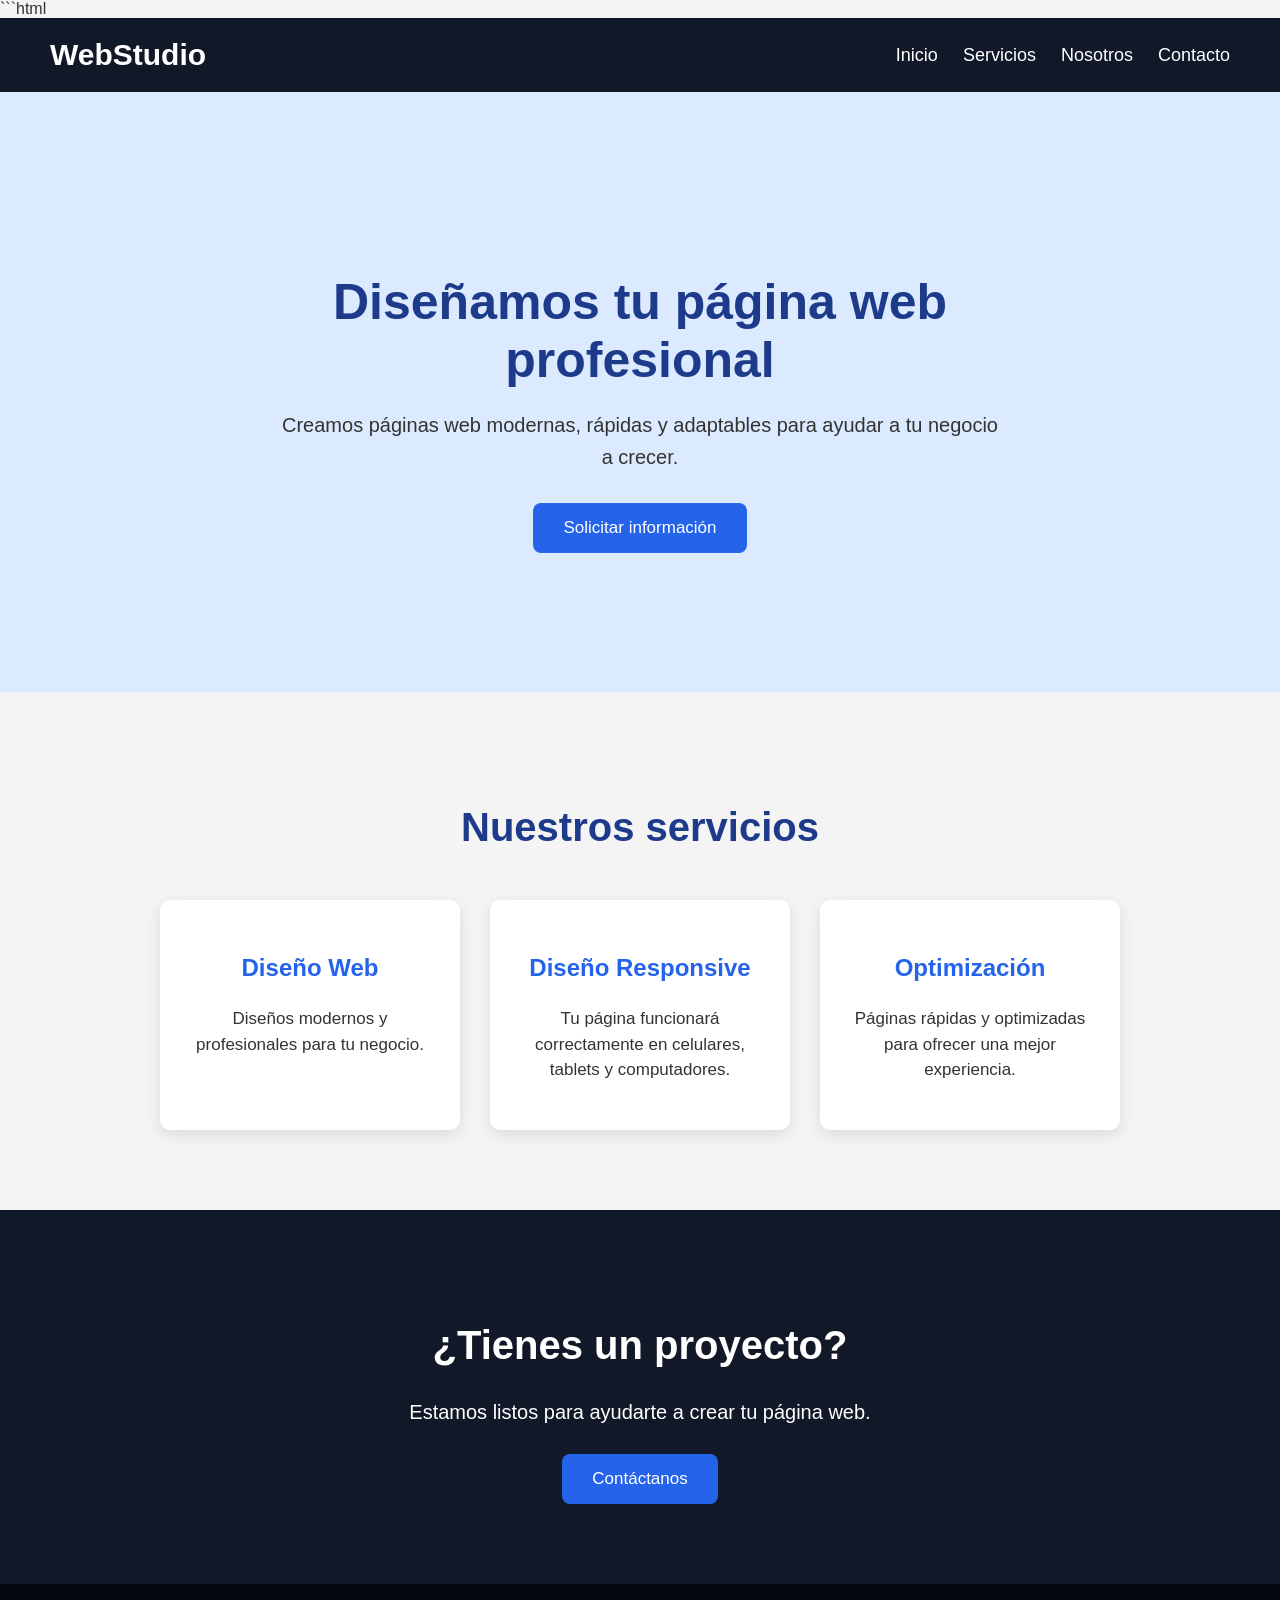
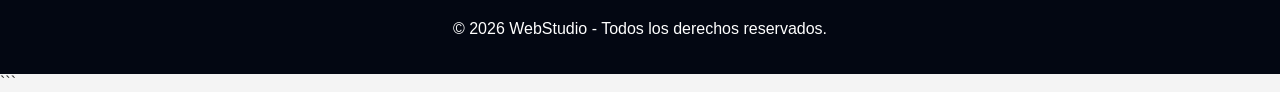
==== landing-pages/landing-01-empresa/index.html @ 2491ae28 "Agregar Landing Page 01" ====
```html
<!DOCTYPE html>
<html lang="es">

<head>
    <meta charset="UTF-8">
    <meta name="viewport" content="width=device-width, initial-scale=1.0">

    <title>Mi Landing Page</title>

    <link rel="stylesheet" href="css/estilos.css">
</head>

<body>

    <header>

        <h1>WebStudio</h1>

        <nav>
            <a href="#">Inicio</a>
            <a href="#">Servicios</a>
            <a href="#">Nosotros</a>
            <a href="#">Contacto</a>
        </nav>

    </header>


    <main>

        <section class="hero">

            <div class="contenido">

                <h2>Diseñamos tu página web profesional</h2>

                <p>
                    Creamos páginas web modernas, rápidas y adaptables
                    para ayudar a tu negocio a crecer.
                </p>

                <button>Solicitar información</button>

            </div>

        </section>


        <section class="servicios">

            <h2>Nuestros servicios</h2>

            <div class="tarjetas">

                <div class="tarjeta">
                    <h3>Diseño Web</h3>
                    <p>
                        Diseños modernos y profesionales para tu negocio.
                    </p>
                </div>

                <div class="tarjeta">
                    <h3>Diseño Responsive</h3>
                    <p>
                        Tu página funcionará correctamente en celulares,
                        tablets y computadores.
                    </p>
                </div>

                <div class="tarjeta">
                    <h3>Optimización</h3>
                    <p>
                        Páginas rápidas y optimizadas para ofrecer
                        una mejor experiencia.
                    </p>
                </div>

            </div>

        </section>


        <section class="contacto">

            <h2>¿Tienes un proyecto?</h2>

            <p>
                Estamos listos para ayudarte a crear tu página web.
            </p>

            <button>Contáctanos</button>

        </section>

    </main>


    <footer>

        <p>© 2026 WebStudio - Todos los derechos reservados.</p>

    </footer>

</body>

</html>
```
---- landing-pages/landing-01-empresa/css/estilos.css ----
/* =========================
   RESET GENERAL
========================= */

* {
    box-sizing: border-box;
}

body {
    margin: 0;
    font-family: Arial, sans-serif;
    background-color: #f4f4f4;
    color: #333;
}


/* =========================
   HEADER
========================= */

header {
    background-color: #111827;
    padding: 20px 50px;

    display: flex;
    justify-content: space-between;
    align-items: center;
}

header h1 {
    color: white;
    margin: 0;
    font-size: 30px;
}

nav {
    display: flex;
    gap: 25px;
}

nav a {
    color: white;
    text-decoration: none;
    font-size: 18px;
}

nav a:hover {
    color: #60a5fa;
}


/* =========================
   HERO
========================= */

.hero {
    min-height: 600px;

    display: flex;
    justify-content: center;
    align-items: center;

    text-align: center;

    background-color: #dbeafe;
}

.contenido {
    max-width: 800px;
    padding: 40px;
}

.contenido h2 {
    font-size: 50px;
    color: #1e3a8a;
    margin-bottom: 20px;
}

.contenido p {
    font-size: 20px;
    line-height: 1.6;
    margin-bottom: 30px;
}


/* =========================
   BOTÓN
========================= */

button {
    background-color: #2563eb;
    color: white;

    border: none;
    border-radius: 8px;

    padding: 15px 30px;

    font-size: 17px;
    cursor: pointer;
}

button:hover {
    background-color: #1d4ed8;
    transform: translateY(-3px);
}


/* =========================
   SERVICIOS
========================= */

.servicios {
    padding: 80px 40px;
    text-align: center;
}

.servicios h2 {
    font-size: 40px;
    color: #1e3a8a;
    margin-bottom: 50px;
}

.tarjetas {
    display: flex;
    justify-content: center;
    gap: 30px;
    flex-wrap: wrap;
}

.tarjeta {
    background-color: white;

    width: 300px;

    padding: 30px;

    border-radius: 10px;

    box-shadow: 0 5px 15px rgba(0, 0, 0, 0.1);
}

.tarjeta h3 {
    color: #2563eb;
    font-size: 24px;
}

.tarjeta p {
    font-size: 17px;
    line-height: 1.5;
}


/* =========================
   CONTACTO
========================= */

.contacto {
    padding: 80px 30px;

    text-align: center;

    background-color: #111827;
    color: white;
}

.contacto h2 {
    font-size: 40px;
}

.contacto p {
    font-size: 20px;
    margin-bottom: 30px;
}


/* =========================
   FOOTER
========================= */

footer {
    background-color: #030712;

    color: white;

    text-align: center;

    padding: 20px;
}
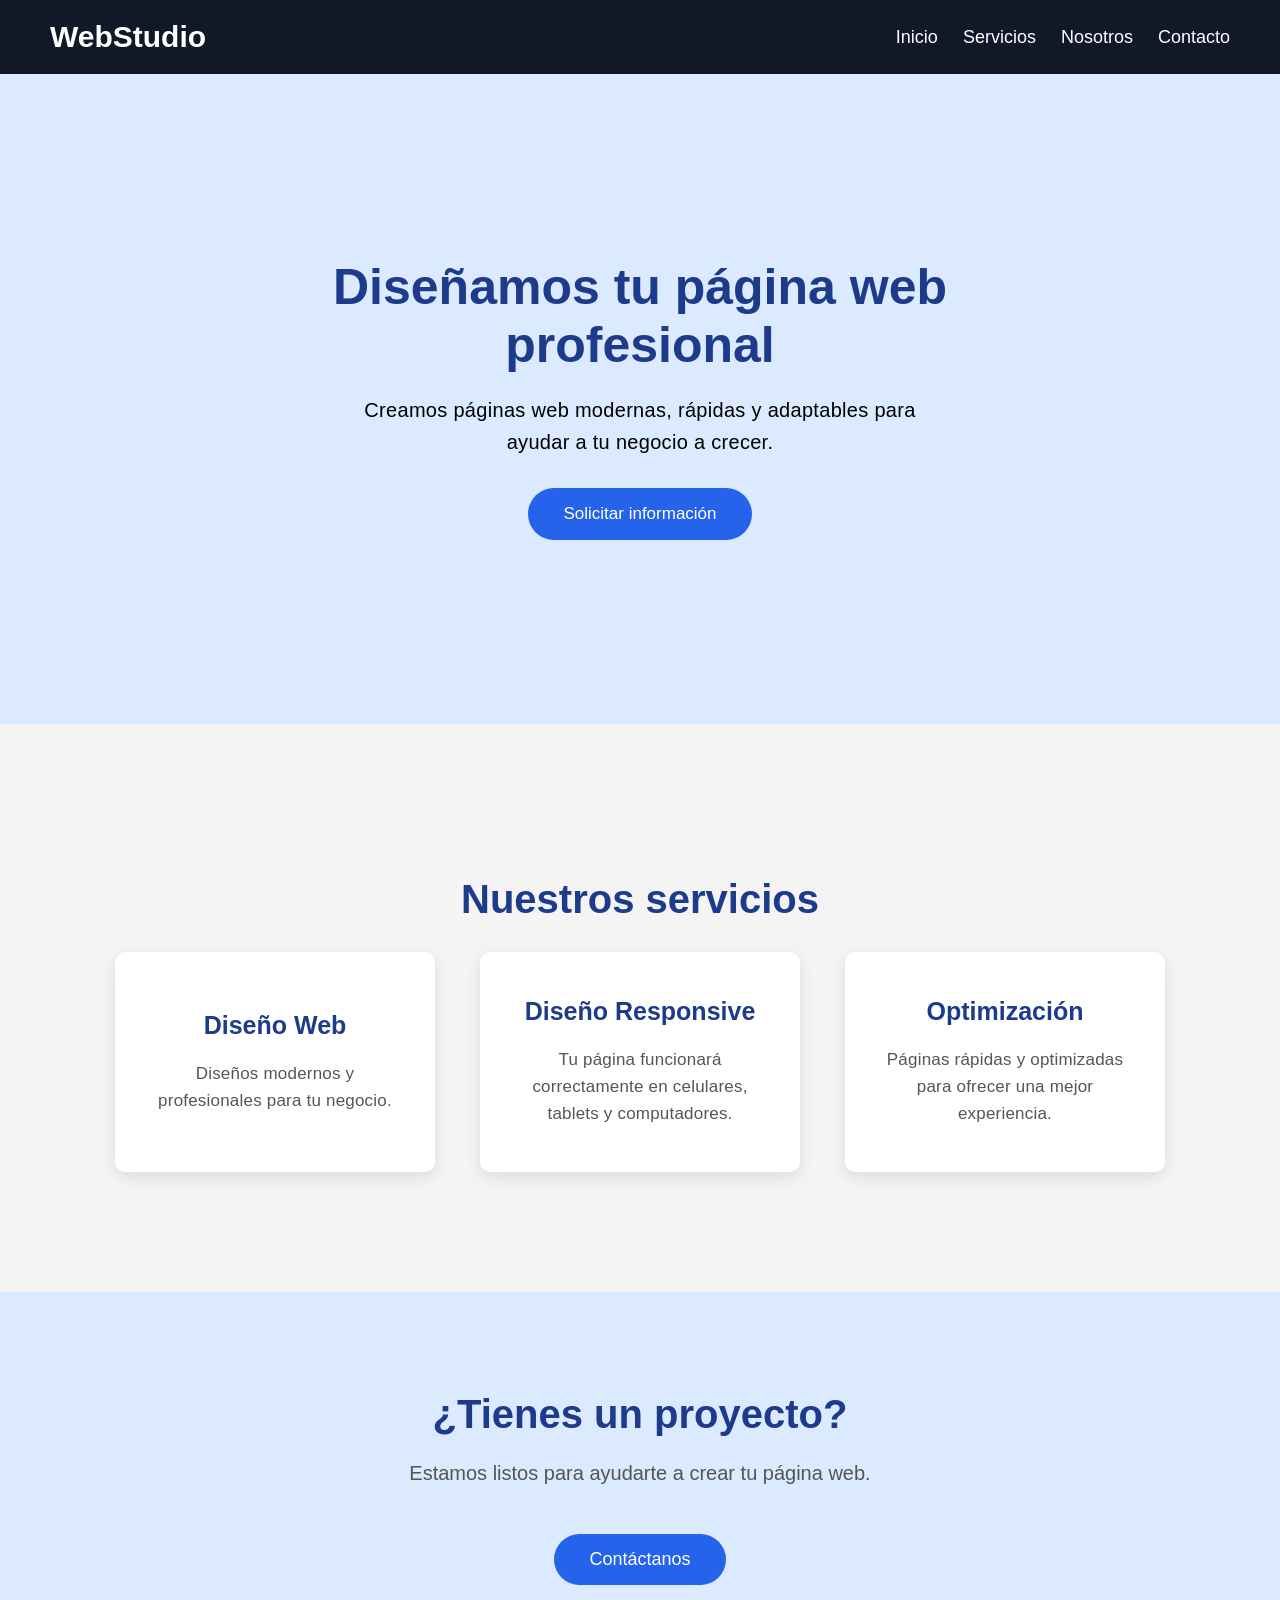
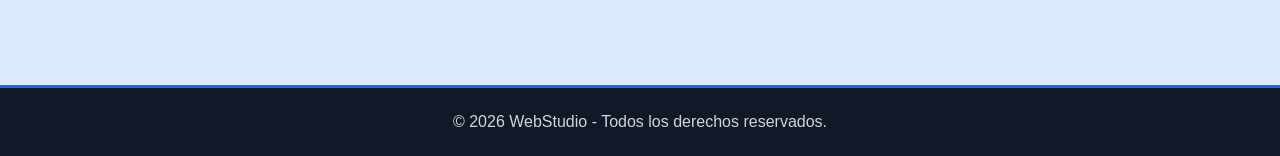
==== commit 2dc4f415: "Agregar Landing Page Empresa" ====
--- a/landing-pages/landing-01-empresa/index.html
+++ b/landing-pages/landing-01-empresa/index.html
@@ -1,108 +1,109 @@
-```html
 <!DOCTYPE html>
 <html lang="es">
+    <head>
+        <meta charset="UTF-8">
+        <meta name="viewport" content="width=device-width, initial-scale=1.0">
+        <title>WebStudio</title>
+        <link rel="stylesheet" href="css/estilos.css">
 
-<head>
-    <meta charset="UTF-8">
-    <meta name="viewport" content="width=device-width, initial-scale=1.0">
+    </head>
+    <body>
 
-    <title>Mi Landing Page</title>
+        <header>
+            <h1>WebStudio</h1>
+            <nav>
+                <a href="#">Inicio</a>
+                <a href="#">Servicios</a>
+                <a href="#">Nosotros</a>
+                <a href="#">Contacto</a>
+            </nav>
+        </header>
 
-    <link rel="stylesheet" href="css/estilos.css">
-</head>
+        <main>
 
-<body>
+            <!-- SECCIÓN PRINCIPAL -->
 
-    <header>
+            <section class="hero">
+                <div class="contenido">
 
-        <h1>WebStudio</h1>
+                    <h2>Diseñamos tu página web profesional</h2>
 
-        <nav>
-            <a href="#">Inicio</a>
-            <a href="#">Servicios</a>
-            <a href="#">Nosotros</a>
-            <a href="#">Contacto</a>
-        </nav>
+                    <p>Creamos páginas web modernas, rápidas y adaptables
+                        para ayudar a tu negocio a crecer.
+                    </p>
 
-    </header>
+                    <button>Solicitar información</button>
+
+                </div>
+
+            </section>
+
+            <!-- SECCIÓN SERVICIOS -->
+
+            <section class="servicios">
+
+                <h2>Nuestros servicios</h2>
+
+                <div class="tarjetas">
+
+                    <!-- TARJETA 1 -->
+
+                    <div class="tarjeta">
+
+                        <h3>Diseño Web</h3>
+
+                        <p>Diseños modernos y profesionales para tu negocio.</p>
+
+                    </div>
+
+                    <!-- TARJETA 2 -->
+
+                    <div class="tarjeta">
+
+                        <h3>Diseño Responsive</h3>
+
+                        <p>Tu página funcionará correctamente en celulares,
+                            tablets y computadores.</p>
+
+                    </div>
+
+                    <!-- TARJETA 3 -->
+
+                    <div class="tarjeta">
+
+                        <h3>Optimización</h3>
+
+                        <p>Páginas rápidas y optimizadas para ofrecer
+                            una mejor experiencia.
+
+                        </p>
+
+                    </div>
+
+                </div>
+
+            </section>
+
+            <!-- SECCIÓN CONTACTO -->
+
+            <section class="contacto">
+                <h2>¿Tienes un proyecto?</h2>
+
+                <p>Estamos listos para ayudarte a crear tu página web.
+                </p>
+
+                <button>Contáctanos</button>
+
+            </section>
+
+        </main>
+        
+        <footer>
+            <p>© 2026 WebStudio - Todos los derechos reservados.</p>
+        </footer>
 
 
-    <main>
-
-        <section class="hero">
-
-            <div class="contenido">
-
-                <h2>Diseñamos tu página web profesional</h2>
-
-                <p>
-                    Creamos páginas web modernas, rápidas y adaptables
-                    para ayudar a tu negocio a crecer.
-                </p>
-
-                <button>Solicitar información</button>
-
-            </div>
-
-        </section>
+    </body>
 
 
-        <section class="servicios">
-
-            <h2>Nuestros servicios</h2>
-
-            <div class="tarjetas">
-
-                <div class="tarjeta">
-                    <h3>Diseño Web</h3>
-                    <p>
-                        Diseños modernos y profesionales para tu negocio.
-                    </p>
-                </div>
-
-                <div class="tarjeta">
-                    <h3>Diseño Responsive</h3>
-                    <p>
-                        Tu página funcionará correctamente en celulares,
-                        tablets y computadores.
-                    </p>
-                </div>
-
-                <div class="tarjeta">
-                    <h3>Optimización</h3>
-                    <p>
-                        Páginas rápidas y optimizadas para ofrecer
-                        una mejor experiencia.
-                    </p>
-                </div>
-
-            </div>
-
-        </section>
-
-
-        <section class="contacto">
-
-            <h2>¿Tienes un proyecto?</h2>
-
-            <p>
-                Estamos listos para ayudarte a crear tu página web.
-            </p>
-
-            <button>Contáctanos</button>
-
-        </section>
-
-    </main>
-
-
-    <footer>
-
-        <p>© 2026 WebStudio - Todos los derechos reservados.</p>
-
-    </footer>
-
-</body>
-
 </html>
-```
--- a/landing-pages/landing-01-empresa/css/estilos.css
+++ b/landing-pages/landing-01-empresa/css/estilos.css
@@ -1,28 +1,23 @@
-
-/* =========================
-   RESET GENERAL
+/* =========================
+        RESET GENERAL
 ========================= */
 
 * {
     box-sizing: border-box;
 }
-
 body {
     margin: 0;
     font-family: Arial, sans-serif;
     background-color: #f4f4f4;
-    color: #333;
-}
-
-
-/* =========================
-   HEADER
+}
+
+/* =========================
+        HEADER
 ========================= */
 
 header {
     background-color: #111827;
     padding: 20px 50px;
-
     display: flex;
     justify-content: space-between;
     align-items: center;
@@ -43,148 +38,290 @@
     color: white;
     text-decoration: none;
     font-size: 18px;
+    transition: 0.3s;
 }
 
 nav a:hover {
     color: #60a5fa;
 }
 
-
-/* =========================
-   HERO
-========================= */
-
+/* =========================
+            HERO
+========================= */
 .hero {
-    min-height: 600px;
-
+    min-height: 650px;
+    background-color: #dbeafe;
     display: flex;
     justify-content: center;
     align-items: center;
-
-    text-align: center;
-
-    background-color: #dbeafe;
+    padding: 40px 20px;
 }
 
 .contenido {
-    max-width: 800px;
-    padding: 40px;
+    text-align: center;
+    max-width: 900px;
+    padding: 20px;
 }
 
 .contenido h2 {
     font-size: 50px;
     color: #1e3a8a;
     margin-bottom: 20px;
+    max-width: 700px;
+    margin-left: auto;
+    margin-right: auto;
+    margin-top: 0;
 }
 
 .contenido p {
     font-size: 20px;
     line-height: 1.6;
     margin-bottom: 30px;
-}
-
-
-/* =========================
-   BOTÓN
+    max-width: 600px;
+    margin-left: auto;
+    margin-right: auto;
+    letter-spacing: 0.3px;
+    margin-top: 0;
+}
+
+/* =========================
+            BOTONES
 ========================= */
 
 button {
     background-color: #2563eb;
     color: white;
-
     border: none;
-    border-radius: 8px;
-
-    padding: 15px 30px;
-
+    border-radius: 30px;
+    padding: 16px 35px;
     font-size: 17px;
     cursor: pointer;
+    transition: all 0.3s ease;
 }
 
 button:hover {
     background-color: #1d4ed8;
-    transform: translateY(-3px);
-}
-
-
-/* =========================
-   SERVICIOS
+    transform: translateY(-4px);
+    box-shadow: 0 8px 20px rgba(37, 99, 235, 0.3);
+}
+
+/* =========================
+        SERVICIOS
 ========================= */
 
 .servicios {
-    padding: 80px 40px;
-    text-align: center;
+    padding: 120px 50px;
 }
 
 .servicios h2 {
+    text-align: center;
     font-size: 40px;
     color: #1e3a8a;
-    margin-bottom: 50px;
+    margin-bottom: 30px;
 }
 
 .tarjetas {
     display: flex;
     justify-content: center;
-    gap: 30px;
+    gap: 45px;
+    margin-top: 20px;
     flex-wrap: wrap;
 }
-
 .tarjeta {
     background-color: white;
-
-    width: 300px;
-
     padding: 30px;
-
     border-radius: 10px;
-
-    box-shadow: 0 5px 15px rgba(0, 0, 0, 0.1);
-}
-
+    width: 100%;
+    max-width: 320px;
+    text-align: center;
+    box-shadow: 0 5px 15px rgba(0,0,0,0.1);
+    transition: transform 0.3s, box-shadow 0.3s;
+    min-height: 220px;
+    display: flex;
+    flex-direction: column;
+    justify-content: center;
+}
 .tarjeta h3 {
-    color: #2563eb;
-    font-size: 24px;
-}
-
+    font-size: 25px;
+    color: #1e3a8a;
+    margin-bottom: 20px;
+    margin-top: 0;
+}
 .tarjeta p {
     font-size: 17px;
-    line-height: 1.5;
-}
-
-
-/* =========================
-   CONTACTO
-========================= */
+    color: #555;
+    line-height: 1.6;
+    letter-spacing: 0.2px;
+    margin: 0 auto;
+    max-width: 250px;
+}
+.tarjeta:hover {
+    transform: translateY(-8px) scale(1.03);
+    box-shadow: 0 10px 25px rgba(0, 0, 0, 0.15);
+}
 
 .contacto {
-    padding: 80px 30px;
-
-    text-align: center;
-
+    padding: 100px 50px;
+    text-align: center;
+    background-color: #dbeafe;
+}
+
+.contacto h2 {
+    font-size: 40px;
+    color: #1e3a8a;
+    margin-bottom: 20px;
+    margin-top: 0;
+    font-weight: bold;
+}
+.contacto p {
+    font-size: 20px;
+    color: #555;
+    margin-bottom: 30px;
+    margin-top: 0;
+    line-height: 1.6;
+}
+
+.contacto button {
+    margin-top: 15px;
+    padding: 15px 35px;
+    font-size: 18px;
+}
+
+.contacto button:hover {
+    transform: scale(1.05);
+}
+
+/* =========================
+        FOOTER
+========================= */
+
+footer {
     background-color: #111827;
     color: white;
-}
-
-.contacto h2 {
-    font-size: 40px;
-}
-
-.contacto p {
-    font-size: 20px;
-    margin-bottom: 30px;
-}
-
-
-/* =========================
-   FOOTER
-========================= */
-
-footer {
-    background-color: #030712;
-
-    color: white;
-
-    text-align: center;
-
-    padding: 20px;
-}
+    text-align: center;
+    padding: 25px;
+    border-top: 3px solid #2563eb;
+}
+
+footer p {
+    margin: 0;
+    font-size: 16px;
+    color: #d1d5db;
+}
+
+/* =========================
+    RESPONSIVE - TABLET
+========================= */
+
+@media (max-width: 768px) {
+    header {
+        flex-direction: column;
+        gap: 20px;
+        padding: 20px;
+    }
+
+    nav {
+        flex-wrap: wrap;
+        justify-content: center;
+        width: 100%;
+    }
+
+    header h1 {
+        font-size: 26px;
+    }
+
+    nav a {
+        font-size: 16px;
+    }
+
+    .contenido h2 {
+        font-size: 36px;
+    }
+
+    .contenido p {
+        font-size: 18px;
+    }
+
+    .hero {
+        min-height: 500px;
+        padding: 40px 20px;
+    }
+
+    .servicios {
+        padding: 60px 20px;
+    }
+
+    .servicios h2 {
+        font-size: 32px;
+    }
+
+    .contacto {
+        padding: 60px 20px;
+    }
+
+    .contacto h2 {
+        font-size: 32px;
+    }
+
+    .contacto p {
+        font-size: 18px;
+    }
+
+    footer {
+        padding: 20px;
+    }
+
+    button {
+        padding: 13px 25px;
+        font-size: 16px;
+        width: 100%;
+        max-width: 300px;
+    }
+
+    .tarjeta {
+        width: 100%;
+        max-width: 500px;
+    }
+}
+
+/* =========================
+    RESPONSIVE - CELULAR
+========================= */
+
+@media (max-width: 480px) {
+    .contenido h2 {
+        font-size: 30px;
+    }
+    .servicios h2 {
+        font-size: 28px;
+    }
+
+    .contacto h2 {
+        font-size: 28px;
+    }
+
+    .contenido p {
+        font-size: 16px;
+    }
+    .contacto p {
+        font-size: 16px;
+    }
+
+    .hero {
+        min-height: 450px;
+        padding: 30px 15px;
+    }
+
+    .servicios {
+        padding: 50px 15px;
+    }
+    .contacto {
+        padding: 50px 15px;
+    }
+    .tarjeta {
+        padding: 25px;
+    }
+}
+
+
+
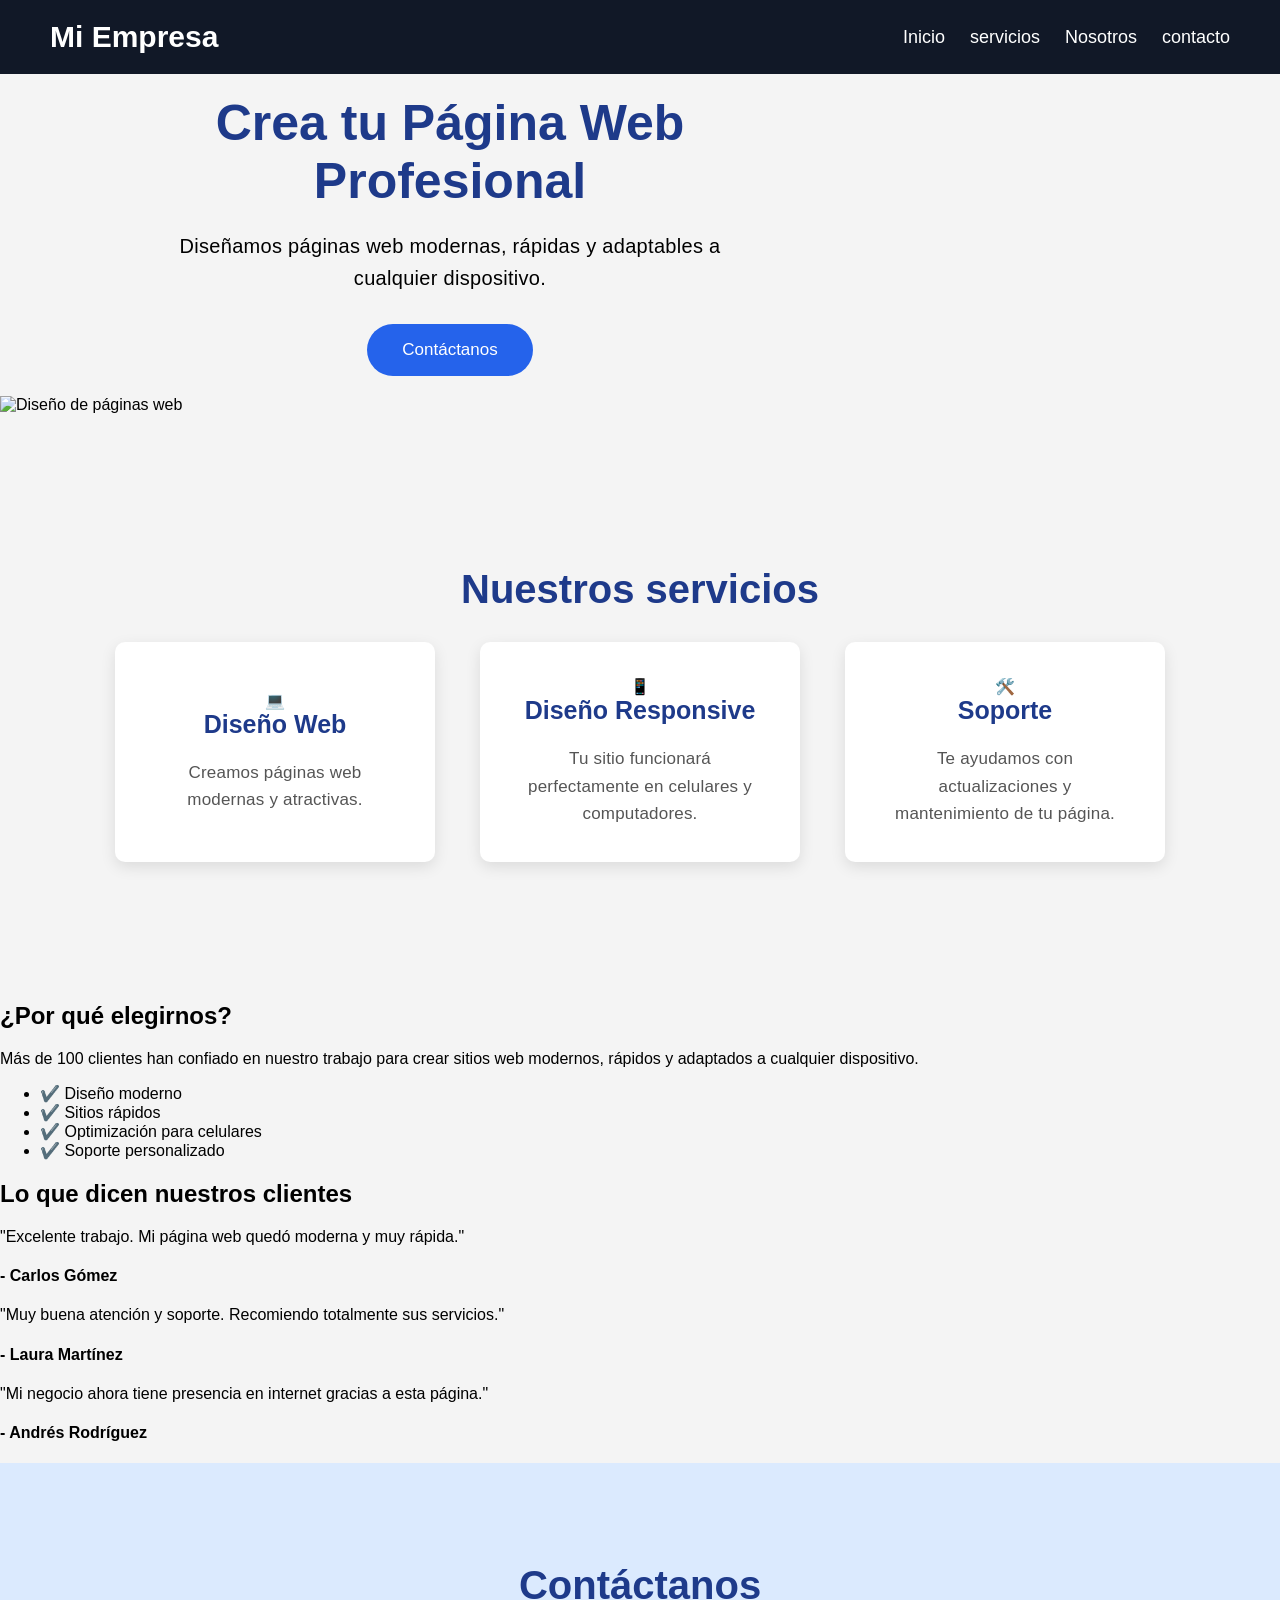
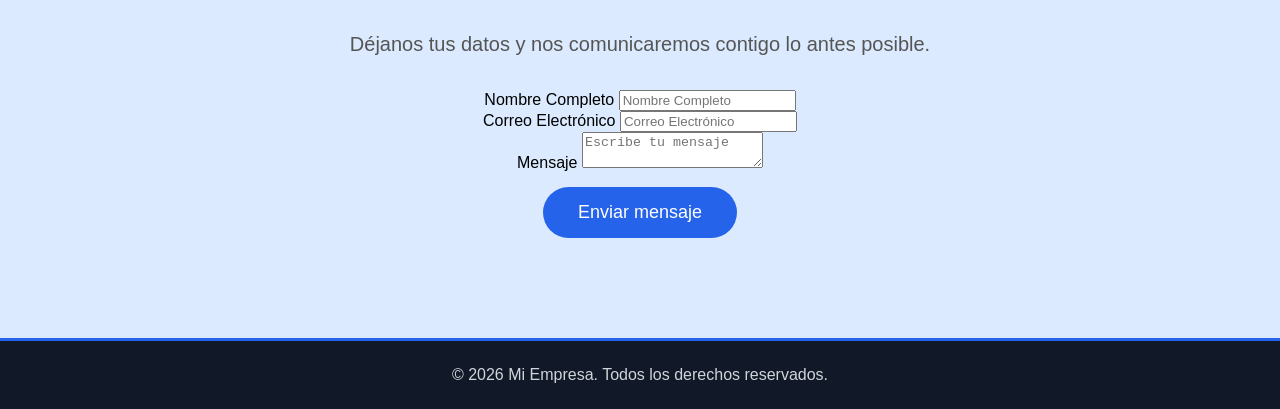
==== commit 1ee3e13a: "Corregir Landing Page Empresa" ====
--- a/landing-pages/landing-01-empresa/index.html
+++ b/landing-pages/landing-01-empresa/index.html
@@ -1,109 +1,143 @@
 <!DOCTYPE html>
 <html lang="es">
-    <head>
-        <meta charset="UTF-8">
-        <meta name="viewport" content="width=device-width, initial-scale=1.0">
-        <title>WebStudio</title>
-        <link rel="stylesheet" href="css/estilos.css">
+<head>
+    <meta charset="UTF-8">
+    <meta name="viewport" content="width=device-width, initial-scale=1.0">
+    <title>Mi landing page</title>
+    <link rel="stylesheet" href="css/estilos.css">
+</head>
+<body>
+    <header>
+        <h1>Mi Empresa</h1>
 
-    </head>
-    <body>
+        <nav>
+            <a href="#">Inicio</a>
+            <a href="#">servicios</a>
+            <a href="#">Nosotros</a>
+            <a href="#">contacto</a>
+        </nav>
+    </header>
 
-        <header>
-            <h1>WebStudio</h1>
-            <nav>
-                <a href="#">Inicio</a>
-                <a href="#">Servicios</a>
-                <a href="#">Nosotros</a>
-                <a href="#">Contacto</a>
-            </nav>
-        </header>
+    <main>
 
-        <main>
+    <section>
 
-            <!-- SECCIÓN PRINCIPAL -->
+        <div class="contenido">
 
-            <section class="hero">
-                <div class="contenido">
+        <h2>Crea tu Página Web Profesional</h2>
 
-                    <h2>Diseñamos tu página web profesional</h2>
+        <p>Diseñamos páginas web modernas, rápidas y adaptables a cualquier dispositivo.</p>
 
-                    <p>Creamos páginas web modernas, rápidas y adaptables
-                        para ayudar a tu negocio a crecer.
-                    </p>
+        <button>Contáctanos</button>
 
-                    <button>Solicitar información</button>
+        </div>
 
-                </div>
+        <div class="imagen">
 
-            </section>
+        <img src="img/web.jpg" alt="Diseño de páginas web">
 
-            <!-- SECCIÓN SERVICIOS -->
+        </div>
 
-            <section class="servicios">
+    </section>
 
-                <h2>Nuestros servicios</h2>
+    <section class="servicios">
 
-                <div class="tarjetas">
+        <h2>Nuestros servicios</h2>
 
-                    <!-- TARJETA 1 -->
+        <div class="tarjetas">
 
-                    <div class="tarjeta">
+            <div class="tarjeta">
+                <div class="icono">💻</div>
+                <h3>Diseño Web</h3>
+                <p>Creamos páginas web modernas y atractivas.</p>
+            </div>
 
-                        <h3>Diseño Web</h3>
+            <div class="tarjeta">
+                <div class="icono">📱</div>
+                <h3>Diseño Responsive</h3>
+                <p>Tu sitio funcionará perfectamente en celulares y computadores.</p>
+            </div>
 
-                        <p>Diseños modernos y profesionales para tu negocio.</p>
+            <div class="tarjeta">
+                <div class="icono">🛠️</div>
+                <h3>Soporte</h3>
+                <p>Te ayudamos con actualizaciones y mantenimiento de tu página.</p>
+            </div>            
+        </div>
 
-                    </div>
+    </section>
 
-                    <!-- TARJETA 2 -->
+    <section class="porque">
 
-                    <div class="tarjeta">
+        <div class="contenido-porque">
 
-                        <h3>Diseño Responsive</h3>
+            <h2>¿Por qué elegirnos?</h2>
 
-                        <p>Tu página funcionará correctamente en celulares,
-                            tablets y computadores.</p>
+            <p>Más de 100 clientes han confiado en nuestro trabajo para crear sitios web modernos,
+            rápidos y adaptados a cualquier dispositivo.
+            </p>
+            <ul>
+                <li>✔️ Diseño moderno</li>
+                <li>✔️ Sitios rápidos</li>
+                <li>✔️ Optimización para celulares</li>
+                <li>✔️ Soporte personalizado</li>
+            </ul>
+        </div>
+    </section>
 
-                    </div>
+    <section class="testimonios">
 
-                    <!-- TARJETA 3 -->
+        <h2>Lo que dicen nuestros clientes</h2>
 
-                    <div class="tarjeta">
+        <div class="contenedor-testimonios">
 
-                        <h3>Optimización</h3>
+            <div class="testimonio">
+                <p>"Excelente trabajo. Mi página web quedó moderna y muy rápida."</p>
+                <h4>- Carlos Gómez</h4>
+            </div>
 
-                        <p>Páginas rápidas y optimizadas para ofrecer
-                            una mejor experiencia.
+            <div class="testimonio">
+                <p>"Muy buena atención y soporte. Recomiendo totalmente sus servicios."</p>
+                <h4>- Laura Martínez</h4>
+            </div>
 
-                        </p>
+            <div class="testimonio">
+                <p>"Mi negocio ahora tiene presencia en internet gracias a esta página."</p>
+                <h4>- Andrés Rodríguez</h4>
+            </div>
+        </div>
 
-                    </div>
+    </section>
 
-                </div>
+    <section class="contacto">
+        <h2>Contáctanos</h2>
+        <p>Déjanos tus datos y nos comunicaremos contigo lo antes posible.</p>
+        
+        <form autocomplete="on">
+            <div class="campo">
+            <label for="nombre">Nombre Completo</label>
+            <input type="text" id="nombre" name="nombre" placeholder="Nombre Completo" autocomplete="name" required>
+            </div>
 
-            </section>
+            <div class="campo">
+            <label for="correo">Correo Electrónico</label>
+            <input type="email" id="correo" name="correo" placeholder="Correo Electrónico" autocomplete="email" required>
+            </div>
 
-            <!-- SECCIÓN CONTACTO -->
+            <div class="campo">
+            <label for="mensaje">Mensaje</label>
+            <textarea id="mensaje" name="mensaje" placeholder="Escribe tu mensaje" required></textarea>
+            </div>
 
-            <section class="contacto">
-                <h2>¿Tienes un proyecto?</h2>
+            <button type="submit">Enviar mensaje</button>
 
-                <p>Estamos listos para ayudarte a crear tu página web.
-                </p>
+        </form>
+    </section>
+    </main>
 
-                <button>Contáctanos</button>
+    <footer>
+        <p>© 2026 Mi Empresa. Todos los derechos reservados.</p>
+    </footer>
 
-            </section>
-
-        </main>
-        
-        <footer>
-            <p>© 2026 WebStudio - Todos los derechos reservados.</p>
-        </footer>
-
-
-    </body>
-
-
-</html>
+</body>
+</html>
